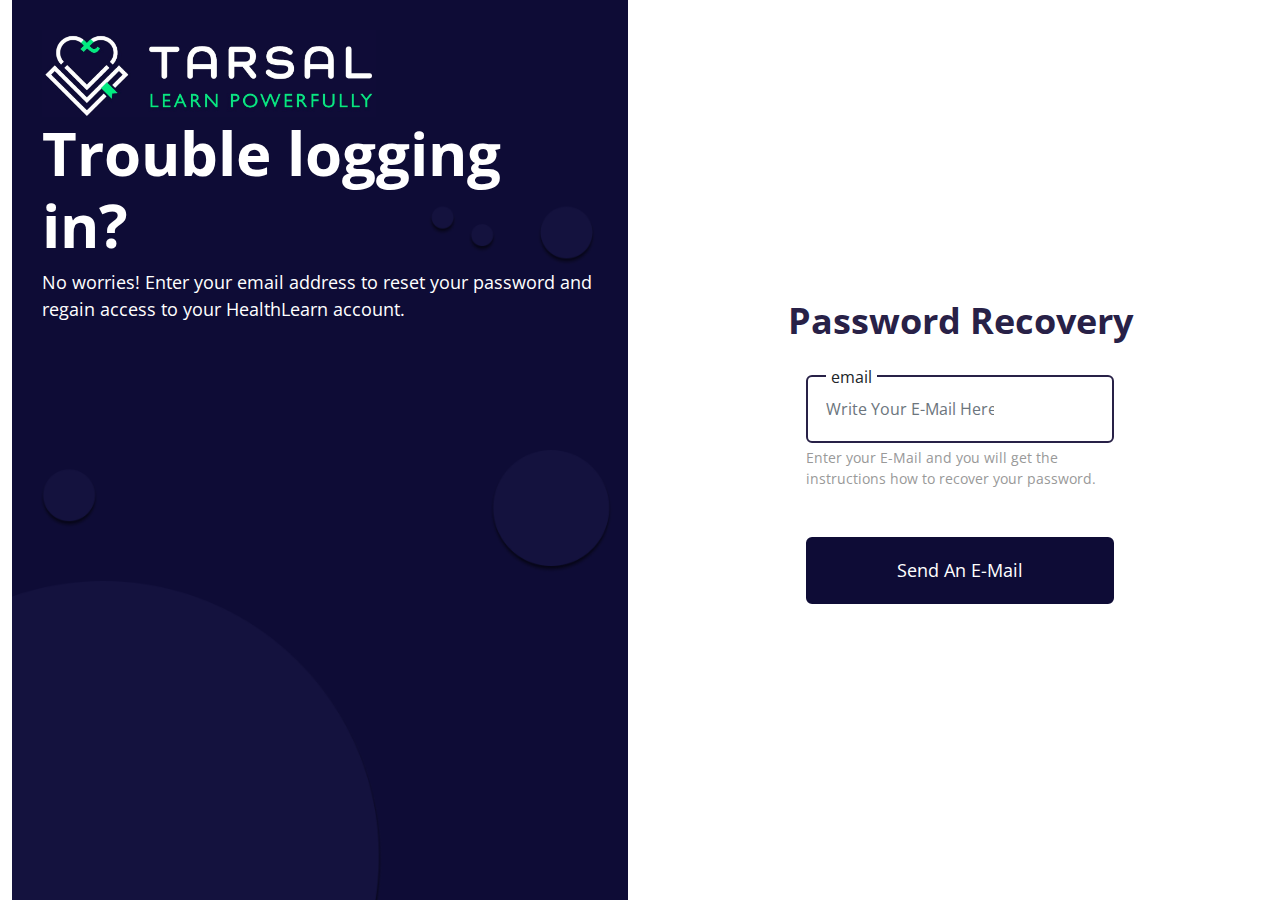
==== forget-your-password.html @ b6e4207b "sd" ====
<!DOCTYPE html>
<html lang="en">

<head>
    <meta charset="UTF-8">
    <meta name="viewport" content="width=device-width, initial-scale=1.0">
    <title>Forget Your Password</title>
    <link rel="icon" type="image/x-icon" href="">
    <link rel="stylesheet" href="https://cdnjs.cloudflare.com/ajax/libs/font-awesome/4.7.0/css/font-awesome.min.css">
    <link rel="stylesheet" href="css/bootstrap.css">
    <link rel="stylesheet" href="css/style.css">
    <link rel="stylesheet" href="css/responsive.css">
</head>

<body>
    <!-- password recovery section start -->
    <div class="password_recovery">
        <div class="container-fluid">
            <div class="row">
                <div class="col-lg-6 col-md-12 col-sm-12 col-12 banner">
                    <div class="password_inner">
                        <div class="logo"><img src="img/logo.png" alt="logo"></div>
                        <div class="middle">
                            <h1>Trouble logging in?</h1>
                            <p>No worries! Enter your email address to reset your password and regain access to your
                                HealthLearn account.</p>
                        </div>
                    </div>
                </div>
                <div class="col-lg-6 col-md-12 col-sm-12 col-12 banner">
                    <div class="password_inner1">
                        <div class="form_inner">
                            <h3>Password Recovery</h3>
                            <div class="form-group">
                                <label for="exampleInputEmail1" class="form-label">email</label>
                                <input type="email" class="form-control" id="exampleInputEmail1"
                                    aria-describedby="emailHelp" placeholder="Write Your E-Mail Here...">
                                <div id="emailHelp" class="form-text">Enter your E-Mail and you will get the
                                    instructions how to recover your password.</div>

                            </div>
                            <button type="submit" class="btn mt-5">Send An E-Mail</button>
                        </div>
                    </div>
                </div>
            </div>
        </div>
    </div>
    <!-- password recovery section end -->
</body>

</html>
---- css/style.css ----
@import url('https://fonts.googleapis.com/css2?family=Open+Sans:ital,wght@0,300..800;1,300..800&display=swap');

* {
    margin: 0;
    padding: 0;
    font-family: "open sans";
}

ul,
li,
p,
a {
    text-decoration: none;
    list-style: none;
    margin: 0;
    padding: 0;
}

h1,
h2,
h3,
h4,
h5,
h6 {}

a,
a:hover,
a:focus,
a:active {
    text-decoration: none;
    outline: none;
}

.button,
a:hover {
    color: #000;
}

img {
    width: 100%;
    max-width: 100%;
}

.container-fluid {
    width: 100%;
    max-width: 100%;
    margin: 0 auto;
}


/* password recovery styling start */
.password_recovery {
    height: 100vh;
    /* overflow-y: hidden; */
}

.password_inner {
    background-image: url(../img/bgbanner.png);
    background-position: center;
    background-size: cover;
    height: 100vh;
    padding: 30px;
}

.password_inner h1 {
    color: #fff;
    font-size: 60px;
    font-weight: bold;
}

.password_inner p {
    color: #fff;
    font-size: 18px;
}

.logo img {
    width: 60%;
}



/* password recovery styling end */
/* form styling start */
.form_inner {
    display: flex;
    align-items: center;
    flex-direction: column;
    height: 100vh;
    justify-content: center;
}

button.btn {
    padding: 18px 10px 18px 10px;
    background-color: #0E0C36;
    color: #fff;
    font-size: 18px;
    font-weight: 600px;
    width: 50%;
    border: 2px solid #0e0c36;
}

button.btn:hover {
    border: 2px solid #0E0C36;
    color: #0E0C36;
}

.form-control {
    border: 2px solid #282147;
    padding: 20px 118px 20px 18px;
}

.form_inner h3 {
    font-size: 36px;
    font-weight: 700;
    line-height: 49.03px;
    margin-bottom: 30px;
    color: #282147;
}

.form-text {
    font-size: 14px;
    color: #999999;
    line-height: 21px;
}

.form-group {
    width: 50%;
    position: relative;
}

.form-group>label {
    position: absolute;
    top: -15px;
    left: 20px;
    padding: 5px;
    background-color: white;
}


/* form styling end */
/* welcome styling start form */
label.form-check-label {
    font-size: 14px;
    line-height: 19.07px;
    color: #999999;
    font-weight: 400;
}

.forget h4 {
    font-size: 14px;
    text-align: end;
    color: #999999;
    line-height: 19.07px;
    font-weight: 400;
}

div#login {
    width: 50%;
    text-align: left;
    font-size: 14px;
    line-height: 19.07px;
    font-weight: 500;
    color: #999999;
}

div#login span a {
    font-size: 14px;
    line-height: 19.07px;
    font-weight: 600;
    color: #282147;
}

.social img {
    width: 22px;
}

.row.connect {
    width: 50%;
    text-align: center;
}

.social {
    display: flex;
    justify-content: center;
    border: 1px solid #B3B3B3;
    padding: 20px;
    border-radius: 8px;

}

.connect h2 {
    position: relative;
    text-align: center;
    font-size: 14px;
    line-height: 19.36px;
    color: #B3B3B3;
    margin: 30px 0;
}

.connect h2 {
    display: grid;
    grid-template-columns: 1fr auto 1fr;
    grid-template-rows: 16px 0;
    grid-gap: 22px;
}

.connect h2:after,
.connect h2:before {
    content: " ";
    display: block;
    border-bottom: 1px solid #B3B3B3;
    
}


/* welcome styling start form */
---- css/responsive.css ----
@media (max-width: 850px) {
    .form {
      grid-template-columns: 1fr;
    }
  
    .contact-info:before {
      bottom: initial;
      top: -75px;
      right: 65px;
      transform: scale(0.95);
    }
  
    .contact-form:before {
      top: -13px;
      left: initial;
      right: 70px;
    }
  
    .text {
      margin: 1rem 0 1.5rem 0;
    }
  
    
  }
  
  @media (max-width: 480px) {
    .container {
      padding: 1.5rem;
    }
  
    .contact-info:before {
      display: none;
    }
    form,
    .contact-info {
      padding: 1.7rem 1.6rem;
    }
  
    .title {
      font-size: 1.15rem;
    }
  
    .input {
      padding: 0.45rem 1.2rem;
    }
  
    .btn {
      padding: 0.45rem 1.2rem;
    }
  }
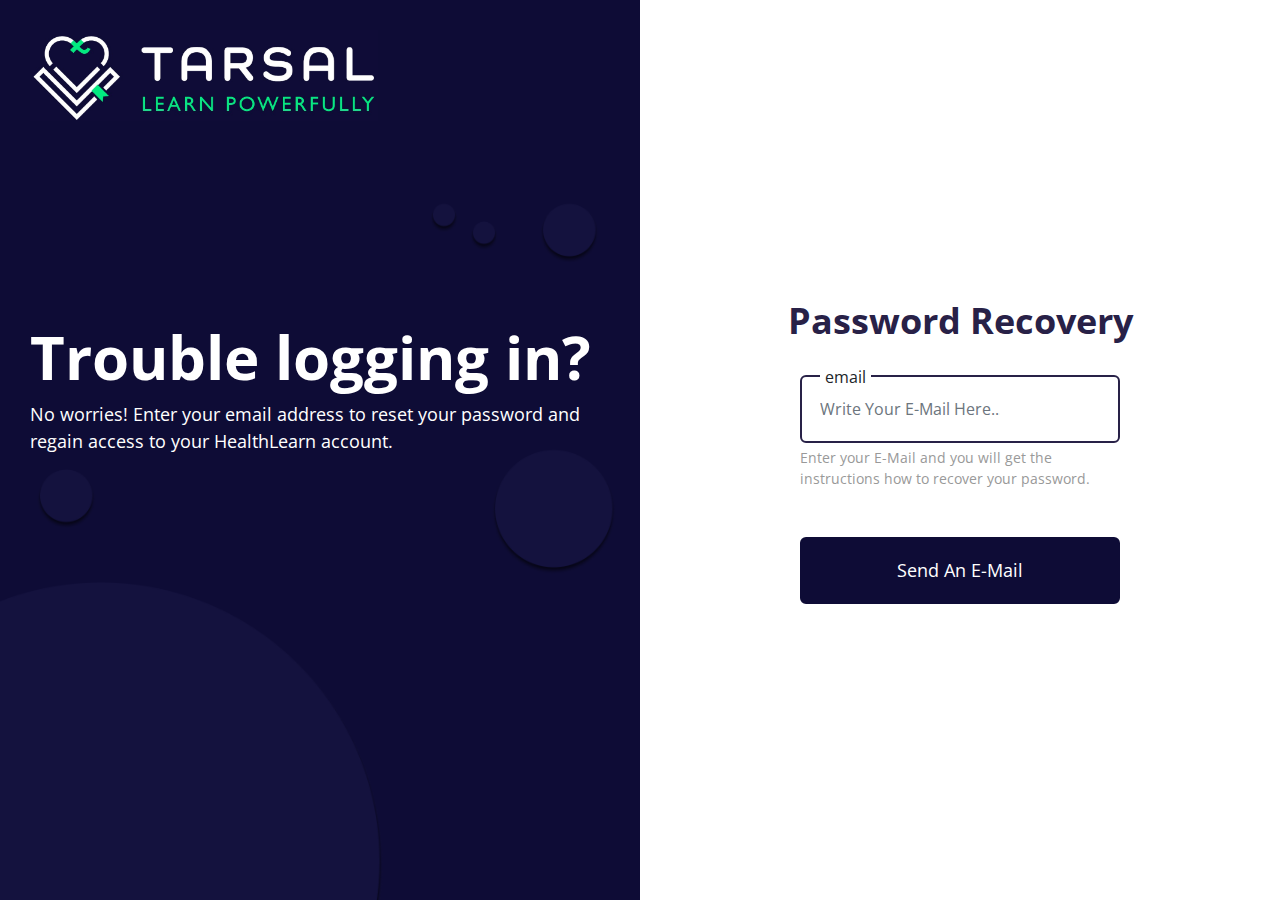
==== commit 8007ecbc: "sds" ====
--- a/forget-your-password.html
+++ b/forget-your-password.html
@@ -16,30 +16,32 @@
     <!-- password recovery section start -->
     <div class="password_recovery">
         <div class="container-fluid">
-            <div class="row">
-                <div class="col-lg-6 col-md-12 col-sm-12 col-12 banner">
-                    <div class="password_inner">
-                        <div class="logo"><img src="img/logo.png" alt="logo"></div>
-                        <div class="middle">
-                            <h1>Trouble logging in?</h1>
-                            <p>No worries! Enter your email address to reset your password and regain access to your
-                                HealthLearn account.</p>
+            <div class="password-recovery-inner">
+                <div class="row">
+                    <div class="col-lg-6 col-md-12 col-sm-12 col-12 banner">
+                        <div class="password_inner">
+                            <div class="logo"><img src="img/logo.png" alt="logo"></div>
+                            <div class="middle">
+                                <h1>Trouble logging in?</h1>
+                                <p>No worries! Enter your email address to reset your password and regain access to your
+                                    HealthLearn account.</p>
+                            </div>
                         </div>
                     </div>
-                </div>
-                <div class="col-lg-6 col-md-12 col-sm-12 col-12 banner">
-                    <div class="password_inner1">
-                        <div class="form_inner">
-                            <h3>Password Recovery</h3>
-                            <div class="form-group">
-                                <label for="exampleInputEmail1" class="form-label">email</label>
-                                <input type="email" class="form-control" id="exampleInputEmail1"
-                                    aria-describedby="emailHelp" placeholder="Write Your E-Mail Here...">
-                                <div id="emailHelp" class="form-text">Enter your E-Mail and you will get the
-                                    instructions how to recover your password.</div>
-
+                    <div class="col-lg-6 col-md-12 col-sm-12 col-12 banner">
+                        <div class="password_inner1">
+                            <div class="form_inner">
+                                <h3>Password Recovery</h3>
+                                <div class="form-group">
+                                    <label for="exampleInputEmail1" class="form-label">email</label>
+                                    <input type="email" class="form-control" id="exampleInputEmail1"
+                                        aria-describedby="emailHelp" placeholder="Write Your E-Mail Here...">
+                                    <div id="emailHelp" class="form-text">Enter your E-Mail and you will get the
+                                        instructions how to recover your password.</div>
+    
+                                </div>
+                                <button type="submit" class="btn mt-5">Send An E-Mail</button>
                             </div>
-                            <button type="submit" class="btn mt-5">Send An E-Mail</button>
                         </div>
                     </div>
                 </div>
--- a/css/style.css
+++ b/css/style.css
@@ -77,7 +77,13 @@
     width: 60%;
 }
 
-
+.middle {
+    padding-top: 200px;
+}
+
+.password-recovery-inner .row .col-lg-6.col-md-12.col-sm-12.col-12.banner {
+    padding: 0;
+}
 
 /* password recovery styling end */
 /* form styling start */
@@ -209,7 +215,7 @@
     content: " ";
     display: block;
     border-bottom: 1px solid #B3B3B3;
-    
+
 }
 
 
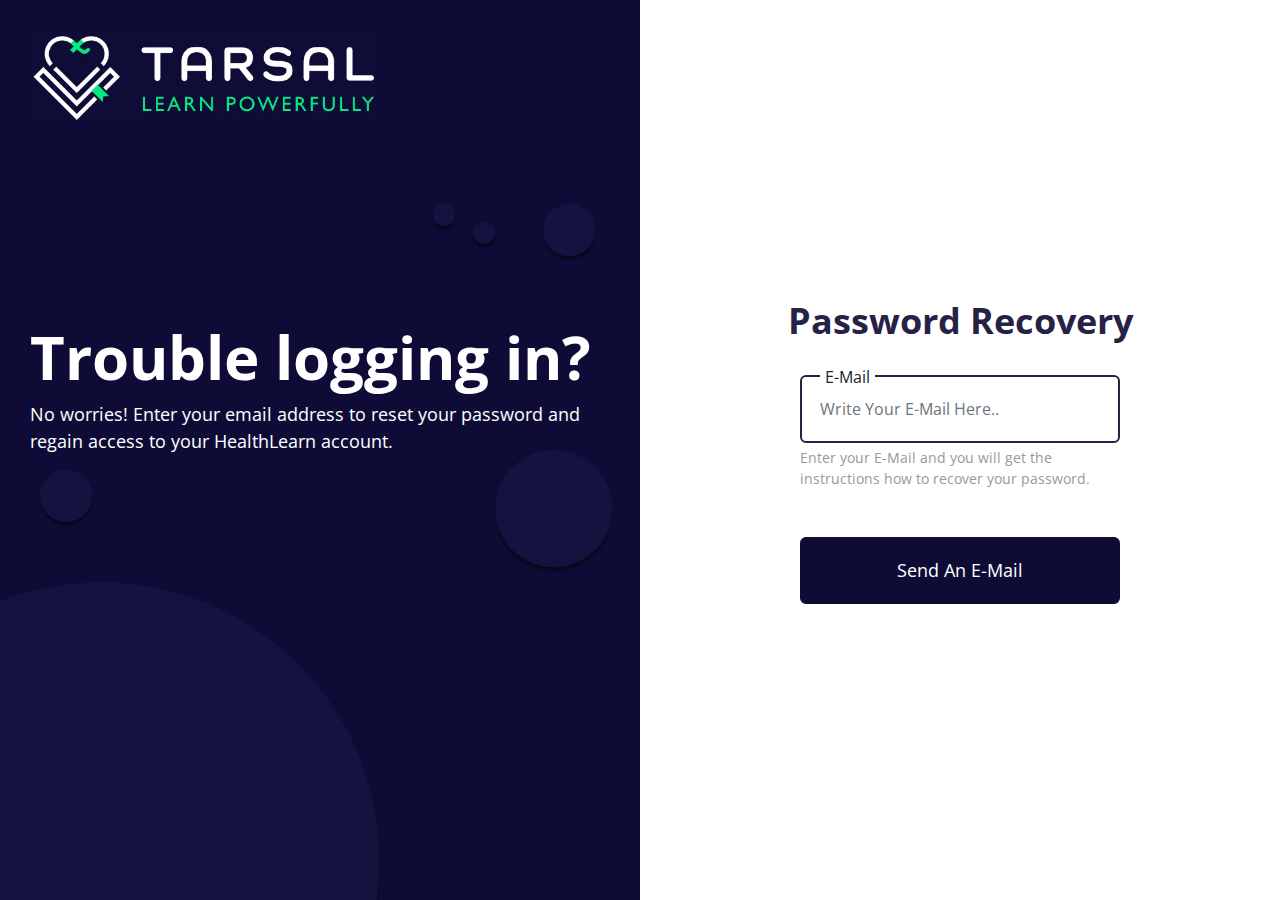
==== commit 73a6570d: "sdsd" ====
--- a/forget-your-password.html
+++ b/forget-your-password.html
@@ -33,9 +33,9 @@
                             <div class="form_inner">
                                 <h3>Password Recovery</h3>
                                 <div class="form-group">
-                                    <label for="exampleInputEmail1" class="form-label">email</label>
+                                    <label for="exampleInputEmail1" class="form-label">E-Mail</label>
                                     <input type="email" class="form-control" id="exampleInputEmail1"
-                                        aria-describedby="emailHelp" placeholder="Write Your E-Mail Here...">
+                                        aria-describedby="emailHelp"  placeholder="Write Your E-Mail Here...">
                                     <div id="emailHelp" class="form-text">Enter your E-Mail and you will get the
                                         instructions how to recover your password.</div>
     
